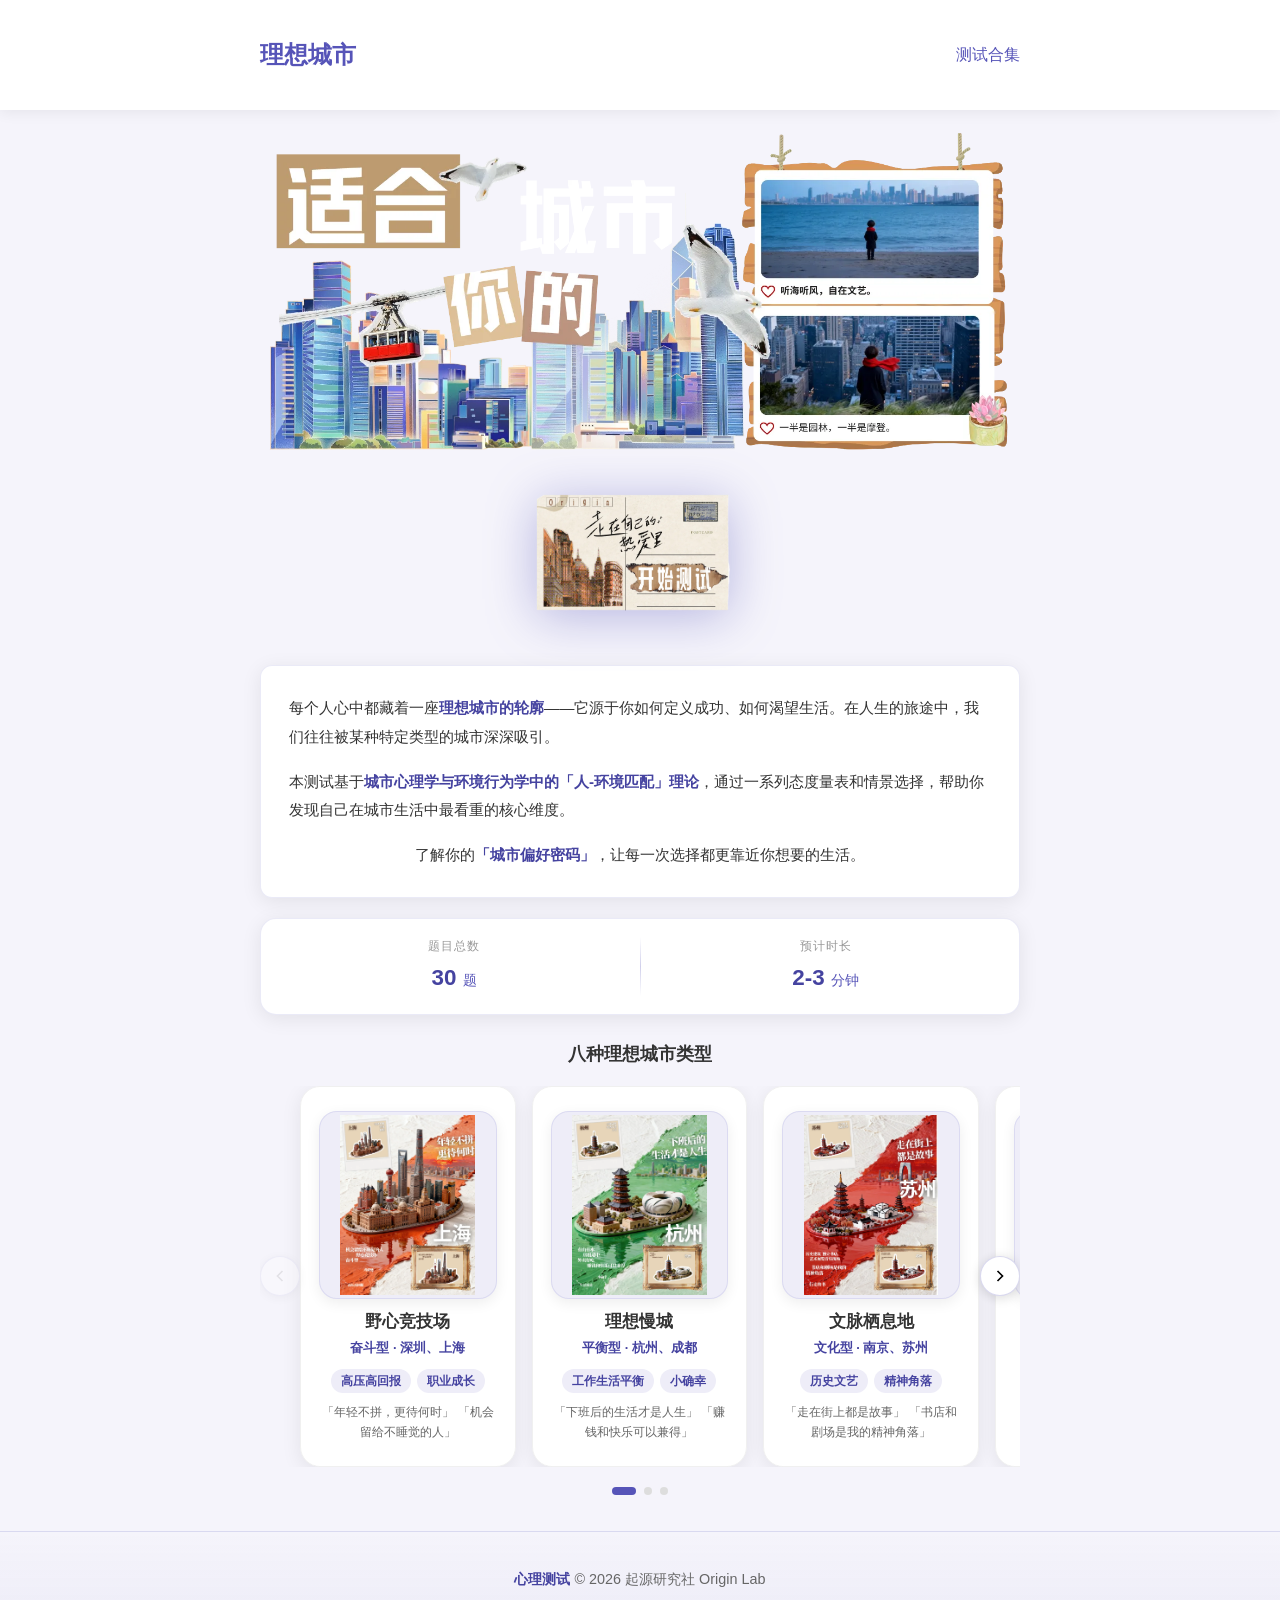
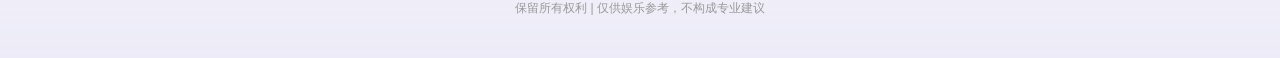
==== index.html @ 53505fb5 "Add perfect-city psychological test site. Mirror stress-creature-test structure with 30 questions, 8" ====
<!DOCTYPE html>
<html lang="zh-CN">
<head>
    <meta charset="UTF-8">
    <meta name="viewport" content="width=device-width, initial-scale=1.0, maximum-scale=1.0, user-scalable=no">
    <meta name="format-detection" content="telephone=no">
    <meta name="apple-mobile-web-app-capable" content="yes">
    <meta name="apple-mobile-web-app-status-bar-style" content="default">
    <meta name="description" content="起源研究社心理测试 - 你最适合居住的城市？发现你的城市偏好密码">
    <meta name="keywords" content="心理测试,城市测试,居住城市,人环境匹配,城市心理学">
    <title>起源研究社 - 你最适合居住的城市</title>
    <link rel="stylesheet" href="css/style.css">
    <link rel="preload" as="image" href="assets/elements/理想城市首页.webp?v=5" type="image/webp">
    <script src="js/deploy-config.js"></script>
</head>
<body class="page-home">
    <nav class="navbar">
        <div class="container">
            <a href="index.html" class="logo">理想城市</a>
            <ul class="nav-links">
                <li><a href="javascript:void(0)" class="active" onclick="navigateWithFallback('catalog', this)">测试合集</a></li>
            </ul>
        </div>
    </nav>

    <main class="container">
        <div class="fade-in" style="margin: 0; text-align: center;">
            <div style="width: 100%; max-width: 1024px; margin: 0 auto; border-radius: 0 0 24px 24px; overflow: hidden; line-height: 0; background: #f5f4fb;">
                <picture>
                    <source type="image/webp" srcset="assets/elements/理想城市首页.webp?v=5">
                    <img src="assets/elements/理想城市首页.png?v=5" alt="你最适合居住的城市？" style="width: 100%; height: auto; display: block;" loading="eager" fetchpriority="high" decoding="async">
                </picture>
            </div>
        </div>

        <div style="text-align: center; margin: -24px 0 32px; position: relative; z-index: 10;">
            <a href="quiz.html" id="start-btn" style="display: inline-block; line-height: 0; cursor: pointer; transition: transform 0.2s ease;">
                <picture>
                    <source type="image/webp" srcset="assets/elements/开始测试按钮.webp?v=5">
                    <img src="assets/elements/开始测试按钮.png?v=5" alt="开始测试" style="max-width: 320px; width: 78%; height: auto; display: block; margin: 0 auto; filter: drop-shadow(0 6px 25px rgba(86, 84, 184, 0.4));" loading="eager" decoding="async">
                </picture>
            </a>
        </div>

        <div class="card fade-in home-surface-card" style="margin-top: 24px; padding: 28px;">
            <p style="font-size: 0.95rem; line-height: 1.9; color: #333; margin: 0 0 16px; text-align: left;">
                每个人心中都藏着一座<span style="color: #4543a0; font-weight: 600;">理想城市的轮廓</span>——它源于你如何定义成功、如何渴望生活。在人生的旅途中，我们往往被某种特定类型的城市深深吸引。
            </p>
            <p style="font-size: 0.95rem; line-height: 1.9; color: #333; margin: 0 0 16px; text-align: left;">
                本测试基于<span style="color: #4543a0; font-weight: 600;">城市心理学与环境行为学中的「人-环境匹配」理论</span>，通过一系列态度量表和情景选择，帮助你发现自己在城市生活中最看重的核心维度。
            </p>
            <p style="font-size: 0.95rem; line-height: 1.8; color: #333; margin: 0; text-align: center; font-weight: 500;">
                了解你的<span style="color: #4543a0; font-weight: 600;">「城市偏好密码」</span>，让每一次选择都更靠近你想要的生活。
            </p>
        </div>

        <div class="home-stats-strip" style="margin-top: 20px; padding: 18px 24px; border-radius: 16px; display: flex; justify-content: space-between; flex-wrap: wrap;">
            <div style="flex: 1; text-align: center; position: relative;">
                <div style="font-size: 0.75rem; color: #999; margin-bottom: 4px; text-transform: uppercase; letter-spacing: 1px;">题目总数</div>
                <span style="font-size: 1.4rem; color: #4543a0; font-weight: 700;" id="question-count">-</span>
                <span style="font-size: 0.85rem; color: #5654b8; font-weight: 500; margin-left: 2px;">题</span>
            </div>
            <div style="width: 1px; background: linear-gradient(to bottom, transparent, rgba(86,84,184,0.28), transparent); margin: 0 16px;"></div>
            <div style="flex: 1; text-align: center;">
                <div style="font-size: 0.75rem; color: #999; margin-bottom: 4px; text-transform: uppercase; letter-spacing: 1px;">预计时长</div>
                <span style="font-size: 1.4rem; color: #4543a0; font-weight: 700;">2-3</span>
                <span style="font-size: 0.85rem; color: #5654b8; font-weight: 500; margin-left: 2px;">分钟</span>
            </div>
        </div>

        <div class="fade-in" style="margin-top: 28px;">
            <h2 class="home-types-heading" style="text-align: center; font-size: 1.1rem; margin-bottom: 20px;">八种理想城市类型</h2>
            <div id="types-preview"></div>
        </div>
    </main>

    <footer class="site-footer site-footer--home">
        <div style="max-width: 800px; margin: 0 auto;">
            <p class="site-footer-line" style="font-size: 0.9rem; margin: 0 0 8px;">
                <span class="site-footer-brand" style="font-weight: 600;">心理测试</span> © 2026 起源研究社 Origin Lab
            </p>
            <p class="site-footer-sub" style="font-size: 0.75rem; margin: 0; line-height: 1.6;">
                保留所有权利 | 仅供娱乐参考，不构成专业建议
            </p>
        </div>
    </footer>

    <script src="js/utils.js"></script>
    <script>
        const DEFAULT_RESULT_TYPES_FALLBACK = [
            { type_name: '奋斗型', city_type_name: '野心竞技场', representative_cities: '深圳、上海', keywords: ['高压高回报', '职业成长'], short_desc: ['「年轻不拼，更待何时」', '「机会留给不睡觉的人」'] },
            { type_name: '平衡型', city_type_name: '理想慢城', representative_cities: '杭州、成都', keywords: ['工作生活平衡', '小确幸'], short_desc: ['「下班后的生活才是人生」', '「赚钱和快乐可以兼得」'] },
            { type_name: '文化型', city_type_name: '文脉栖息地', representative_cities: '南京、苏州', keywords: ['历史文艺', '精神角落'], short_desc: ['「走在街上都是故事」', '「书店和剧场是我的精神角落」'] },
            { type_name: '自然型', city_type_name: '山海治愈所', representative_cities: '珠海、厦门', keywords: ['自然环境', '身心健康'], short_desc: ['「推开窗就是风景」', '「在城市里也能听见风声」'] },
            { type_name: '社交型', city_type_name: '烟火不夜城', representative_cities: '长沙、重庆', keywords: ['烟火气', '夜生活'], short_desc: ['「夜越深，越有趣」', '「一个人不叫吃饭，叫填饱」'] },
            { type_name: '自由型', city_type_name: '流浪者驿站', representative_cities: '昆明、大理', keywords: ['来去自由', '体验至上'], short_desc: ['「别问我待多久」', '「城市是地图，不是牢笼」'] },
            { type_name: '家庭型', city_type_name: '安家根据地', representative_cities: '无锡、佛山', keywords: ['家庭优先', '安稳扎根'], short_desc: ['「为了下一代」', '「归属感比机会更重要」'] },
            { type_name: '探索型', city_type_name: '机遇试验田', representative_cities: '合肥、武汉', keywords: ['新兴产业', '跨界可能'], short_desc: ['「新东西都在这里首发」', '「失败也是一种经历」'] }
        ];

        const CITY_ASSET_VERSION = '5';

        function cityTypePreviewPictureHtml(typeName) {
            const enc = encodeURIComponent(typeName);
            const v = CITY_ASSET_VERSION;
            const safeAlt = String(typeName).replace(/"/g, '&quot;');
            return '<picture><source type="image/webp" srcset="assets/persona/' + enc + '.webp?v=' + v + '">' +
                '<img src="assets/persona/' + enc + '.png?v=' + v + '" alt="' + safeAlt + '" loading="lazy" decoding="async"></picture>';
        }

        async function loadQuizData() {
            try {
                let quizData = StorageUtil.get(StorageKeys.QUIZ_DATA);

                if (quizData && !isPerfectCityQuizData(quizData)) {
                    console.warn('首页：检测到非「理想城市」题库缓存，已清空题库与答题进度');
                    StorageUtil.remove(StorageKeys.QUIZ_DATA);
                    StorageUtil.clearQuizProgress();
                    quizData = null;
                }

                if (quizData && (!quizData.scale_questions || !quizData.choice_questions)) {
                    StorageUtil.remove(StorageKeys.QUIZ_DATA);
                    quizData = null;
                }

                if (!quizData) {
                    try {
                        const response = await fetch(resolveDeployPath('data/default-quiz.json') + '?v=' + Date.now());
                        if (response.ok) {
                            quizData = await response.json();
                            StorageUtil.set(StorageKeys.QUIZ_DATA, quizData);
                        }
                    } catch (e) {
                        console.warn('加载失败:', e);
                    }
                }

                document.getElementById('question-count').textContent =
                    (quizData && quizData.nbr_question) ? quizData.nbr_question : '30';

                renderCityTypePreview(quizData);
            } catch (error) {
                console.error('加载测试数据失败:', error);
                document.getElementById('question-count').textContent = '30';
                renderCityTypePreview(null);
            }
        }

        function renderCityTypePreview(quizData) {
            const container = document.getElementById('types-preview');
            const types = (quizData && quizData.result_types && quizData.result_types.length)
                ? [...quizData.result_types]
                : [...DEFAULT_RESULT_TYPES_FALLBACK];

            const cardsHtml = types.map((type) => {
                const pic = cityTypePreviewPictureHtml(type.type_name);
                const keywords = (type.keywords || []).map(k => `<span class="city-keyword">${k}</span>`).join('');
                const desc = (type.short_desc || []).join(' ');
                return `
                    <div class="type-card">
                        <div class="type-card-icon" style="background: #eeedf8; box-shadow: 0 4px 14px rgba(0,0,0,0.07), inset 0 0 0 1px rgba(86,84,184,0.12);">
                            ${pic}
                        </div>
                        <h3>${type.city_type_name}</h3>
                        <p class="city-type-label">${type.type_name} · ${type.representative_cities || ''}</p>
                        <div class="city-keywords">${keywords}</div>
                        <p class="city-short-desc">${desc}</p>
                    </div>`;
            }).join('');

            container.innerHTML = `
                <style>
                    .types-carousel { position: relative; overflow: hidden; padding: 0 40px; }
                    .types-track { display: flex; gap: 16px; transition: transform 0.3s ease; }
                    .type-card {
                        flex: 0 0 calc(33.333% - 11px);
                        background: white;
                        border-radius: 20px;
                        padding: 24px 18px;
                        text-align: center;
                        box-shadow: 0 4px 20px rgba(0,0,0,0.08);
                        border: 1px solid #f0f0f0;
                    }
                    .type-card-icon {
                        width: 100%;
                        margin: 0 0 12px;
                        border-radius: 18px;
                        display: block;
                        padding: 4px 0;
                        box-sizing: border-box;
                    }
                    .type-card-icon img {
                        width: 100%;
                        height: auto;
                        max-height: 180px;
                        object-fit: contain;
                        display: block;
                        border-radius: 14px;
                        margin: 0 auto;
                    }
                    .type-card h3 { margin: 0 0 6px; font-size: 1.05rem; color: #333; font-weight: 700; }
                    .city-type-label { margin: 0 0 10px; font-size: 0.8rem; color: #4543a0; font-weight: 600; }
                    .city-keywords { display: flex; justify-content: center; gap: 6px; flex-wrap: wrap; margin-bottom: 10px; }
                    .city-keyword {
                        font-size: 0.72rem;
                        padding: 3px 10px;
                        border-radius: 12px;
                        background: #eeedf8;
                        color: #4543a0;
                        font-weight: 600;
                    }
                    .city-short-desc {
                        margin: 0;
                        font-size: 0.78rem;
                        color: #666;
                        line-height: 1.55;
                        text-align: center;
                    }
                    .carousel-btn {
                        position: absolute; top: 50%; transform: translateY(-50%);
                        width: 40px; height: 40px; background: white; border: none; border-radius: 50%;
                        box-shadow: 0 2px 12px rgba(0,0,0,0.15); cursor: pointer;
                        display: flex; align-items: center; justify-content: center; z-index: 10;
                    }
                    .carousel-btn:hover { background: #5654b8; color: white; }
                    .carousel-btn.prev { left: 0; }
                    .carousel-btn.next { right: 0; }
                    .carousel-btn:disabled { opacity: 0.3; cursor: not-allowed; }
                    .carousel-dots { display: flex; justify-content: center; gap: 8px; margin-top: 20px; }
                    .carousel-dot {
                        width: 8px; height: 8px; border-radius: 50%; background: #ddd;
                        cursor: pointer; transition: all 0.2s ease;
                    }
                    .carousel-dot.active { background: #5654b8; width: 24px; border-radius: 4px; }
                    @media (max-width: 768px) {
                        .types-carousel { padding: 0 32px; }
                        .type-card { flex: 0 0 calc(50% - 8px); }
                    }
                    @media (max-width: 480px) {
                        .types-carousel { padding: 0 24px; }
                        .type-card { flex: 0 0 100%; }
                    }
                </style>
                <div class="types-carousel">
                    <button class="carousel-btn prev" onclick="moveCarousel(-1)">
                        <svg width="20" height="20" viewBox="0 0 24 24" fill="none" stroke="currentColor" stroke-width="2"><polyline points="15 18 9 12 15 6"></polyline></svg>
                    </button>
                    <div class="types-track" id="typesTrack">${cardsHtml}</div>
                    <button class="carousel-btn next" onclick="moveCarousel(1)">
                        <svg width="20" height="20" viewBox="0 0 24 24" fill="none" stroke="currentColor" stroke-width="2"><polyline points="9 18 15 12 9 6"></polyline></svg>
                    </button>
                </div>
                <div class="carousel-dots" id="carouselDots"></div>
            `;
            initCarousel();
        }

        let currentSlide = 0;
        let totalSlides = 0;
        let itemsPerView = 3;

        function updateItemsPerView() {
            if (window.innerWidth <= 480) itemsPerView = 1;
            else if (window.innerWidth <= 768) itemsPerView = 2;
            else itemsPerView = 3;
        }

        function initCarousel() {
            updateItemsPerView();
            const track = document.getElementById('typesTrack');
            const dotsContainer = document.getElementById('carouselDots');
            if (!track || !dotsContainer) return;

            const cards = track.querySelectorAll('.type-card');
            totalSlides = Math.ceil(cards.length / itemsPerView);
            currentSlide = 0;

            dotsContainer.innerHTML = '';
            for (let i = 0; i < totalSlides; i++) {
                const dot = document.createElement('div');
                dot.className = 'carousel-dot' + (i === 0 ? ' active' : '');
                dot.onclick = () => goToSlide(i);
                dotsContainer.appendChild(dot);
            }

            updateCarousel();

            window.addEventListener('resize', () => {
                const oldItemsPerView = itemsPerView;
                updateItemsPerView();
                if (oldItemsPerView !== itemsPerView) {
                    totalSlides = Math.ceil(cards.length / itemsPerView);
                    currentSlide = Math.min(currentSlide, totalSlides - 1);
                    dotsContainer.innerHTML = '';
                    for (let i = 0; i < totalSlides; i++) {
                        const dot = document.createElement('div');
                        dot.className = 'carousel-dot' + (i === currentSlide ? ' active' : '');
                        dot.onclick = () => goToSlide(i);
                        dotsContainer.appendChild(dot);
                    }
                    updateCarousel();
                }
            });
        }

        function moveCarousel(direction) {
            currentSlide += direction;
            if (currentSlide < 0) currentSlide = 0;
            if (currentSlide >= totalSlides) currentSlide = totalSlides - 1;
            updateCarousel();
        }

        function goToSlide(index) {
            currentSlide = index;
            updateCarousel();
        }

        function updateCarousel() {
            const track = document.getElementById('typesTrack');
            const prevBtn = document.querySelector('.carousel-btn.prev');
            const nextBtn = document.querySelector('.carousel-btn.next');
            const dots = document.querySelectorAll('.carousel-dot');
            if (!track) return;

            const cardWidth = track.querySelector('.type-card')?.offsetWidth || 0;
            const gap = 16;
            const offset = currentSlide * (cardWidth + gap) * itemsPerView;
            track.style.transform = `translateX(-${offset}px)`;

            if (prevBtn) prevBtn.disabled = currentSlide === 0;
            if (nextBtn) nextBtn.disabled = currentSlide === totalSlides - 1;
            dots.forEach((dot, index) => dot.classList.toggle('active', index === currentSlide));
        }

        document.addEventListener('DOMContentLoaded', () => {
            applyUIConfig();
            loadQuizData();
            preloadPlatformChecks();
            const startBtn = document.getElementById('start-btn');
            if (startBtn) {
                startBtn.href = getDeployPageUrl('quiz.html');
            }
        });
    </script>
</body>
</html>
---- css/style.css ----
/**
 * 全局样式
 * 心理测试网站主样式表
 */

/* CSS 变量（理想城市 · 主色 #5654b8） */
:root {
    --primary-color: #5654b8;
    --primary-dark: #4543a0;
    --primary-mid: #7a78c9;
    --primary-soft: #d8d7f0;
    --secondary-color: #d8d7f0;
    --background-color: #f5f4fb;
    --surface-tint: #eeedf8;
    --surface-hover: #e4e3f5;
    --text-color: #333333;
    --text-secondary: #666666;
    --white: #FFFFFF;
    --shadow: 0 4px 20px rgba(0, 0, 0, 0.08);
    --shadow-hover: 0 8px 30px rgba(0, 0, 0, 0.12);
    --border-radius: 12px;
    --font-family: "PingFang SC", "Microsoft YaHei", -apple-system, BlinkMacSystemFont, sans-serif;
    --max-width: 800px;
    --transition: all 0.3s ease;
}

/* 重置样式 */
* {
    margin: 0;
    padding: 0;
    box-sizing: border-box;
}

html {
    font-size: 16px;
    scroll-behavior: smooth;
}

body {
    font-family: var(--font-family);
    background-color: var(--background-color);
    color: var(--text-color);
    line-height: 1.6;
    min-height: 100vh;
    -webkit-font-smoothing: antialiased;
    -moz-osx-font-smoothing: grayscale;
}

/* 容器 */
.container {
    max-width: var(--max-width);
    margin: 0 auto;
    padding: 20px;
}

/* 卡片样式 */
.card {
    background: var(--white);
    border-radius: var(--border-radius);
    padding: 32px;
    box-shadow: var(--shadow);
    transition: var(--transition);
}

.card:hover {
    box-shadow: var(--shadow-hover);
}

/* 标题样式 */
h1, h2, h3, h4 {
    font-weight: 600;
    line-height: 1.3;
    margin-bottom: 16px;
}

h1 {
    font-size: 2rem;
    color: var(--primary-color);
}

h2 {
    font-size: 1.5rem;
    color: var(--text-color);
}

h3 {
    font-size: 1.25rem;
}

/* 段落 */
p {
    margin-bottom: 16px;
    color: var(--text-secondary);
}

/* 按钮样式 */
.btn {
    display: inline-flex;
    align-items: center;
    justify-content: center;
    padding: 14px 32px;
    font-size: 1rem;
    font-weight: 500;
    font-family: inherit;
    border: none;
    border-radius: 50px;
    cursor: pointer;
    transition: var(--transition);
    text-decoration: none;
    gap: 8px;
}

.btn-primary {
    background: linear-gradient(135deg, var(--primary-color), var(--primary-dark));
    color: var(--white);
    box-shadow: 0 4px 15px rgba(86, 84, 184, 0.35);
}

.btn-primary:hover {
    transform: translateY(-2px);
    box-shadow: 0 6px 20px rgba(86, 84, 184, 0.45);
}

.btn-primary:active {
    transform: translateY(0);
}

.btn-secondary {
    background: var(--white);
    color: var(--primary-color);
    border: 2px solid var(--primary-color);
}

.btn-secondary:hover {
    background: var(--primary-color);
    color: var(--white);
}

.btn-danger {
    background: #c75c5c;
    color: var(--white);
}

.btn-danger:hover {
    background: #b54a4a;
}

.btn:disabled {
    opacity: 0.5;
    cursor: not-allowed;
    transform: none !important;
}

/* 导航栏 */
.navbar {
    background: var(--white);
    box-shadow: 0 2px 10px rgba(0, 0, 0, 0.05);
    padding: 16px 0;
    position: sticky;
    top: 0;
    z-index: 100;
}

.navbar .container {
    display: flex;
    justify-content: space-between;
    align-items: center;
}

.logo {
    font-size: 1.5rem;
    font-weight: 700;
    color: var(--primary-color);
    text-decoration: none;
}

.nav-links {
    display: flex;
    gap: 24px;
    list-style: none;
}

.nav-links a {
    color: var(--text-secondary);
    text-decoration: none;
    font-weight: 500;
    transition: var(--transition);
}

.nav-links a:hover,
.nav-links a.active {
    color: var(--primary-color);
}

/* 首页样式 */
.hero {
    text-align: center;
    padding: 60px 20px;
}

.hero-icon {
    font-size: 4rem;
    margin-bottom: 24px;
}

.hero h1 {
    font-size: 2.5rem;
    margin-bottom: 16px;
}

.hero .subtitle {
    font-size: 1.125rem;
    color: var(--text-secondary);
    margin-bottom: 32px;
    max-width: 500px;
    margin-left: auto;
    margin-right: auto;
}

/* 进度条 - 横向 */
.progress-text {
    text-align: center;
    margin-top: 16px;
    font-weight: 500;
    color: var(--text-secondary);
}

/* 单选按钮组 */
.radio-group {
    display: flex;
    flex-direction: column;
    gap: 12px;
    margin: 24px 0;
}

.radio-item {
    display: flex;
    align-items: center;
    padding: 16px 20px;
    background: var(--white);
    border: 2px solid #E8E8E8;
    border-radius: var(--border-radius);
    cursor: pointer;
    transition: var(--transition);
}

.radio-item:hover {
    border-color: var(--secondary-color);
    background: #eeedf8;
}

.radio-item.selected {
    border-color: var(--primary-color);
    background: var(--surface-tint);
}

.radio-item input[type="radio"] {
    display: none;
}

.radio-label {
    font-size: 1rem;
    color: var(--text-color);
}

/* 量表题选项 */
.scale-options {
    display: flex;
    justify-content: space-between;
    gap: 8px;
    margin: 32px 0;
    flex-wrap: wrap;
}

.scale-btn {
    flex: 1;
    min-width: 80px;
    padding: 16px 8px;
    border: 2px solid #E8E8E8;
    background: var(--white);
    border-radius: var(--border-radius);
    cursor: pointer;
    transition: var(--transition);
    text-align: center;
}

.scale-btn:hover {
    border-color: var(--secondary-color);
    transform: translateY(-2px);
}

.scale-btn.selected {
    border-color: var(--primary-color);
    background: linear-gradient(135deg, var(--primary-color), var(--primary-dark));
    color: var(--white);
}

.scale-label {
    font-size: 0.75rem;
    color: var(--text-secondary);
    margin-top: 8px;
}

/* 导航按钮组 */
.nav-buttons {
    display: flex;
    justify-content: space-between;
    gap: 16px;
    margin-top: 32px;
}

.nav-buttons .btn {
    min-width: 120px;
}

/* 答题页：进度条小猫溢出时仍保证底部按钮可点 */
body.page-quiz .quiz-content-card {
    position: relative;
    z-index: 2;
}

body.page-quiz .quiz-nav-buttons {
    position: relative;
    z-index: 3;
}

/* 结果页样式 */
.result-header {
    text-align: center;
    margin-bottom: 40px;
}

.result-chart-container {
    margin: 32px 0;
    padding: 24px;
    background: var(--white);
    border-radius: var(--border-radius);
    box-shadow: var(--shadow);
}

.dimension-cards {
    display: grid;
    gap: 16px;
    margin: 32px 0;
}

.dimension-card {
    background: var(--white);
    border-radius: var(--border-radius);
    padding: 24px;
    box-shadow: var(--shadow);
    border-left: 4px solid var(--primary-color);
}

.dimension-card h3 {
    color: var(--primary-color);
    margin-bottom: 8px;
}

.dimension-score {
    font-size: 1.5rem;
    font-weight: 700;
    color: var(--primary-color);
    margin-bottom: 8px;
}

/* 目录页卡片 */
.catalog-grid {
    display: grid;
    grid-template-columns: repeat(auto-fill, minmax(280px, 1fr));
    gap: 24px;
    margin-top: 32px;
}

.catalog-card {
    background: var(--white);
    border-radius: var(--border-radius);
    overflow: hidden;
    box-shadow: var(--shadow);
    transition: var(--transition);
    cursor: pointer;
    text-decoration: none;
    color: inherit;
}

.catalog-card:hover {
    transform: translateY(-4px);
    box-shadow: var(--shadow-hover);
}

.catalog-card-image {
    height: 160px;
    background: linear-gradient(135deg, var(--secondary-color), var(--primary-color));
    display: flex;
    align-items: center;
    justify-content: center;
    font-size: 3rem;
}

.catalog-card-content {
    padding: 24px;
}

.catalog-card h3 {
    margin-bottom: 8px;
    color: var(--text-color);
}

.catalog-card p {
    font-size: 0.875rem;
    margin-bottom: 0;
}

/* 文件上传 */
.file-upload {
    border: 2px dashed #E8E8E8;
    border-radius: var(--border-radius);
    padding: 40px;
    text-align: center;
    transition: var(--transition);
    cursor: pointer;
}

.file-upload:hover {
    border-color: var(--primary-color);
    background: var(--surface-tint);
}

.file-upload input {
    display: none;
}

.file-upload-icon {
    font-size: 3rem;
    margin-bottom: 16px;
}

/* 提示信息 */
.alert {
    padding: 16px 20px;
    border-radius: 8px;
    margin-bottom: 16px;
}

.alert-error {
    background: #FFEBEE;
    color: #C62828;
    border-left: 4px solid #C62828;
}

.alert-success {
    background: #E8F5E9;
    color: #2E7D32;
    border-left: 4px solid #2E7D32;
}

.alert-info {
    background: #E3F2FD;
    color: #1565C0;
    border-left: 4px solid #1565C0;
}

/* 操作按钮组 */
.action-buttons {
    display: flex;
    gap: 12px;
    margin-top: 24px;
    flex-wrap: wrap;
}

/* 模态框 */
.modal-overlay {
    position: fixed;
    top: 0;
    left: 0;
    right: 0;
    bottom: 0;
    background: rgba(0, 0, 0, 0.5);
    display: flex;
    align-items: center;
    justify-content: center;
    z-index: 1000;
    opacity: 0;
    visibility: hidden;
    transition: var(--transition);
}

.modal-overlay.active {
    opacity: 1;
    visibility: visible;
}

.modal {
    background: var(--white);
    border-radius: var(--border-radius);
    padding: 32px;
    max-width: 500px;
    width: 90%;
    max-height: 80vh;
    overflow-y: auto;
    transform: scale(0.9);
    transition: var(--transition);
}

.modal-overlay.active .modal {
    transform: scale(1);
}

/* 分享海报 */
.poster-container {
    background: linear-gradient(135deg, var(--secondary-color), var(--primary-color));
    border-radius: var(--border-radius);
    padding: 40px;
    text-align: center;
    color: var(--white);
}

.poster-title {
    font-size: 1.5rem;
    margin-bottom: 16px;
}

.poster-result {
    font-size: 2rem;
    font-weight: 700;
    margin-bottom: 24px;
}

/* 响应式设计 */
@media (max-width: 768px) {
    html {
        font-size: 14px;
    }

    .container {
        padding: 16px;
    }

    .card {
        padding: 24px;
    }

    h1 {
        font-size: 1.75rem;
    }

    h2 {
        font-size: 1.25rem;
    }

    .hero {
        padding: 40px 16px;
    }

    .hero h1 {
        font-size: 2rem;
    }

    .scale-options {
        flex-direction: column;
    }

    .scale-btn {
        min-width: auto;
        display: flex;
        justify-content: space-between;
        align-items: center;
    }

    .nav-buttons {
        flex-direction: column;
    }

    .nav-buttons .btn {
        width: 100%;
    }

    .catalog-grid {
        grid-template-columns: 1fr;
    }

    .action-buttons {
        flex-direction: column;
    }

    .action-buttons .btn {
        width: 100%;
    }
}

/* 动画 */
@keyframes fadeIn {
    from {
        opacity: 0;
        transform: translateY(20px);
    }
    to {
        opacity: 1;
        transform: translateY(0);
    }
}

.fade-in {
    animation: fadeIn 0.5s ease forwards;
}

@keyframes pulse {
    0%, 100% {
        transform: scale(1);
    }
    50% {
        transform: scale(1.05);
    }
}

.pulse {
    animation: pulse 2s infinite;
}

/* 隐藏类 */
.hidden {
    display: none !important;
}

/* 工具类 */
.text-center {
    text-center: center;
}

.mt-16 {
    margin-top: 16px;
}

.mb-16 {
    margin-bottom: 16px;
}

/* ===== Safari/微信浏览器兼容性修复 ===== */

/* Safari 基础修复 */
html {
    -webkit-text-size-adjust: 100%;
    -webkit-tap-highlight-color: transparent;
}

/* Safari flexbox 修复 */
.safari-compat .paywall-card,
_::-webkit-full-page-media,
_:future,
:root .paywall-card {
    display: -webkit-box;
    display: -webkit-flex;
    display: flex;
    -webkit-box-orient: vertical;
    -webkit-box-direction: normal;
    -webkit-flex-direction: column;
    flex-direction: column;
}

/* Safari 100vh 修复 */
@supports (-webkit-touch-callout: none) {
    .paywall-overlay {
        height: -webkit-fill-available;
    }
    
    .paywall-card {
        max-height: -webkit-fill-available;
    }
}

/* 微信浏览器输入框修复 */
.safari-compat .order-input-group input,
_::-webkit-full-page-media,
_:future,
:root .order-input-group input {
    -webkit-user-select: text;
    user-select: text;
    -webkit-touch-callout: default;
}

/* Safari 滚动修复 */
.safari-compat .paywall-overlay,
_::-webkit-full-page-media,
_:future,
:root .paywall-overlay {
    -webkit-overflow-scrolling: touch;
}

/* 微信浏览器 fixed 定位修复 */
@supports (-webkit-touch-callout: none) {
    .paywall-overlay {
        /* iOS 设备特殊处理 */
        position: fixed;
        top: 0;
        left: 0;
        right: 0;
        bottom: 0;
        height: 100%;
        width: 100%;
    }
    
    .paywall-card {
        max-height: -webkit-fill-available;
        max-height: fill-available;
    }
}

/* ===== 付费墙样式 ===== */
.paywall-overlay {
    position: fixed;
    top: 0;
    left: 0;
    right: 0;
    bottom: 0;
    background: rgba(245, 247, 250, 0.92);
    backdrop-filter: blur(10px);
    -webkit-backdrop-filter: blur(10px);
    display: flex;
    align-items: center;
    justify-content: center;
    z-index: 2000;
    padding: 20px;
}

.paywall-card {
    background: var(--white);
    border-radius: 20px;
    padding: 28px 36px 32px;
    max-width: 440px;
    width: 100%;
    border: 1px solid rgba(0, 0, 0, 0.06);
    box-shadow:
        0 4px 24px rgba(0, 0, 0, 0.06),
        0 1px 3px rgba(0, 0, 0, 0.04);
    text-align: center;
    max-height: 90vh;
    height: auto; /* Safari fix */
    overflow-x: hidden;
    overflow-y: auto;
    display: flex;
    flex-direction: column;
    position: relative; /* Safari fix */
}

.paywall-card-head {
    margin-bottom: 8px;
}

.paywall-badge {
    display: inline-block;
    font-size: 0.72rem;
    font-weight: 600;
    letter-spacing: 0.06em;
    color: var(--text-secondary);
    background: #f0f2f5;
    padding: 6px 12px;
    border-radius: 999px;
    margin-bottom: 14px;
}

.paywall-title {
    display: flex;
    flex-direction: column;
    align-items: center;
    gap: 6px;
    margin: 0 0 10px;
    text-align: center;
}

.paywall-title-main {
    font-size: 1.38rem;
    font-weight: 700;
    color: var(--text-color);
    line-height: 1.28;
    letter-spacing: -0.02em;
}

.paywall-title-sub {
    font-size: 0.88rem;
    font-weight: 600;
    color: var(--text-secondary);
    line-height: 1.35;
    letter-spacing: 0.02em;
}

.paywall-desc {
    font-size: 0.9rem;
    color: var(--text-secondary);
    margin: 0 0 18px;
    line-height: 1.65;
    text-align: left;
}

.paywall-price-block {
    background: linear-gradient(180deg, #fafbfc 0%, #f5f6f8 100%);
    border: 1px solid rgba(0, 0, 0, 0.05);
    border-radius: 14px;
    padding: 14px 16px 16px;
    margin-bottom: 20px;
}

.paywall-price-label {
    display: block;
    font-size: 0.78rem;
    color: var(--text-secondary);
    margin-bottom: 4px;
    font-weight: 500;
}

.paywall-price {
    font-size: 2rem;
    font-weight: 800;
    color: var(--text-color);
    margin: 0;
    letter-spacing: -0.02em;
}

.paywall-trust {
    font-size: 0.75rem;
    color: #88909a;
    line-height: 1.55;
    margin: 16px 0 0;
    text-align: left;
    padding-top: 14px;
    border-top: 1px solid rgba(0, 0, 0, 0.06);
}

/* 收款码切换标签 */
.qrcode-tabs {
    display: flex;
    gap: 0;
    margin-bottom: 20px;
    background: #f5f5f5;
    border-radius: 10px;
    padding: 4px;
}

.qrcode-tab {
    flex: 1;
    padding: 12px 20px;
    border: none;
    background: transparent;
    border-radius: 8px;
    font-size: 1rem;
    font-weight: 600;
    cursor: pointer;
    transition: var(--transition);
    font-family: inherit;
    color: var(--text-secondary);
    display: flex;
    align-items: center;
    justify-content: center;
    gap: 8px;
}

.qrcode-tab-mark {
    width: 8px;
    height: 8px;
    border-radius: 50%;
    flex-shrink: 0;
    transition: var(--transition);
}

.qrcode-tab[data-tab="wechat"] .qrcode-tab-mark {
    background: #07c160;
}

.qrcode-tab[data-tab="alipay"] .qrcode-tab-mark {
    background: #1677ff;
}

.qrcode-tab:not(.active) .qrcode-tab-mark {
    opacity: 0.5;
}

.qrcode-tab.active .qrcode-tab-mark {
    background: rgba(255, 255, 255, 0.95);
    box-shadow: 0 0 0 2px rgba(255, 255, 255, 0.35);
    opacity: 1;
}

.qrcode-tab.active[data-tab="wechat"] {
    background: #07C160;
    color: white;
    box-shadow: 0 2px 8px rgba(7, 193, 96, 0.3);
}

.qrcode-tab.active[data-tab="alipay"] {
    background: #1677FF;
    color: white;
    box-shadow: 0 2px 8px rgba(22, 119, 255, 0.3);
}

/* 收款海报：以宽度为准缩放，避免 max-height+contain 造成左右灰边；二维码按比例放大更易扫 */
.qrcode-container {
    margin-bottom: 12px;
    margin-left: -36px;
    margin-right: -36px;
    width: calc(100% + 72px);
    align-self: stretch;
    display: block;
    padding: 0;
    background: #fff;
    border-radius: 0;
    border: solid rgba(0, 0, 0, 0.06);
    border-width: 1px 0;
    box-sizing: border-box;
}

.qrcode-img {
    display: block;
    width: 100%;
    border-radius: 0;
    border: none;
    box-shadow: none;
}

.qrcode-img img {
    display: block;
    width: 100%;
    height: auto;
    object-fit: contain;
    object-position: top center;
}

/* 长按提示 */
.qrcode-hint {
    font-size: 0.88rem;
    color: var(--text-secondary);
    margin: 0 0 14px 0;
    text-align: left;
    line-height: 1.55;
}

/* 操作指引 */
.payment-guide {
    background: #f8fafc;
    border-radius: 12px;
    padding: 16px 20px;
    margin-bottom: 14px;
    text-align: left;
    border: 1px solid rgba(0, 0, 0, 0.04);
}

.payment-guide-title {
    font-size: 1rem;
    font-weight: 600;
    color: var(--text-color);
    margin-bottom: 8px;
}

.payment-guide ol {
    padding-left: 20px;
    margin: 0;
}

.payment-guide li {
    font-size: 0.9rem;
    color: var(--text-secondary);
    line-height: 1.8;
}

/* 单号输入组 */
.order-input-group {
    display: flex;
    gap: 12px;
    margin-bottom: 8px;
    margin-top: 16px;
    position: relative;
    z-index: 10;
}

.order-input-group input {
    flex: 1;
    padding: 14px 18px;
    border: 2px solid #E8E8E8;
    border-radius: 10px;
    font-size: 1rem;
    font-family: inherit;
    outline: none;
    transition: var(--transition);
    -webkit-appearance: none;
    appearance: none;
    -webkit-user-select: text;
    user-select: text;
}

.order-input-group input:focus {
    border-color: var(--primary-color);
    box-shadow: 0 0 0 3px rgba(86, 84, 184, 0.2);
}

/* 错误提示 */
.paywall-error {
    font-size: 0.85rem;
    color: #E53935;
    margin: 8px 0 0 0;
    text-align: left;
    background: #FFEBEE;
    padding: 10px 14px;
    border-radius: 8px;
    border-left: 3px solid #E53935;
    animation: shake 0.3s ease;
}

@keyframes shake {
    0%, 100% { transform: translateX(0); }
    25% { transform: translateX(-5px); }
    75% { transform: translateX(5px); }
}

/* 付费墙响应式 */
@media (max-width: 480px) {
    .paywall-overlay {
        padding: 0;
        align-items: flex-start;
        -webkit-align-items: flex-start; /* Safari prefix */
    }
    .paywall-card {
        padding: 20px 16px;
        border-radius: 0;
        max-height: 100vh;
        min-height: 100vh;
        height: auto; /* 改为auto而不是100vh */
        min-height: -webkit-fill-available;
        display: block; /* 改为block而不是flex */
        overflow-y: auto;
        overflow-x: hidden;
        -webkit-overflow-scrolling: touch;
        position: relative;
        -webkit-box-sizing: border-box;
        box-sizing: border-box;
        padding-bottom: 40px; /* 底部留出空间 */
        max-width: none;
    }
    .paywall-title-main {
        font-size: 1.2rem;
    }
    .paywall-title-sub {
        font-size: 0.8rem;
    }
    .paywall-desc {
        font-size: 0.82rem;
        margin-bottom: 14px;
    }
    .paywall-price {
        font-size: 1.65rem;
    }
    .paywall-price-block {
        padding: 12px 14px;
        margin-bottom: 14px;
    }
    .qrcode-tabs {
        margin-bottom: 12px;
    }
    .qrcode-container {
        margin-left: -16px;
        margin-right: -16px;
        width: calc(100% + 32px);
        padding: 0;
        margin-bottom: 10px;
    }
    .qrcode-hint {
        font-size: 0.82rem;
        margin-bottom: 10px;
    }
    .payment-guide {
        padding: 10px 14px;
        margin-bottom: 12px;
    }
    .payment-guide-title {
        font-size: 1.2rem;
    }
    .payment-guide li {
        font-size: 0.9rem;
        line-height: 1.6;
    }
    .order-input-group {
        margin-top: 16px;
        margin-bottom: 20px;
        position: relative;
        z-index: 100;
        -webkit-transform: translateZ(0);
        transform: translateZ(0);
    }
    .order-input-group input {
        font-size: 16px; /* 防止iOS缩放 */
        padding: 12px 16px;
        -webkit-appearance: none;
        appearance: none;
        -webkit-user-select: text;
        user-select: text;
        -webkit-touch-callout: default;
        touch-action: manipulation;
        position: relative;
        z-index: 101;
    }
}

/* ========== 理想城市首页：与答题页一致的 #f5f4fb 背景 ========== */
body.page-home {
    background-color: var(--background-color);
}

body.page-home main.container {
    background-color: var(--background-color);
    padding-top: 8px;
    padding-bottom: 36px;
}

body.page-home .navbar {
    background: var(--white);
    box-shadow: 0 2px 14px rgba(0, 0, 0, 0.07);
}

body.page-home .home-surface-card.card {
    background: var(--white);
    border: 1px solid rgba(86, 84, 184, 0.12);
    box-shadow: var(--shadow);
}

body.page-home .home-stats-strip {
    background: var(--white);
    border: 1px solid rgba(86, 84, 184, 0.12);
    box-shadow: var(--shadow);
}

body.page-home .home-types-heading {
    color: var(--text-color);
    text-shadow: none;
    font-weight: 600;
}

body.page-home #types-preview .type-card {
    background: var(--white);
    border: 1px solid #f0f0f0;
    box-shadow: 0 4px 20px rgba(0, 0, 0, 0.08);
}

body.page-home #types-preview .carousel-btn {
    border: 1px solid rgba(86, 84, 184, 0.22);
}

body.page-home #types-preview .carousel-dot {
    background: #ddd;
}

body.page-home #types-preview .carousel-dot.active {
    background: var(--primary-color);
    box-shadow: none;
}

body.page-home .site-footer.site-footer--home {
    margin-top: 0;
    padding: 36px 20px 40px;
    text-align: center;
    background: linear-gradient(to bottom, transparent, rgba(86, 84, 184, 0.06));
    border-top: 1px solid rgba(86, 84, 184, 0.12);
}

body.page-home .site-footer-line {
    color: var(--text-secondary);
}

body.page-home .site-footer-brand {
    color: var(--primary-dark);
}

body.page-home .site-footer-sub {
    color: #999;
}
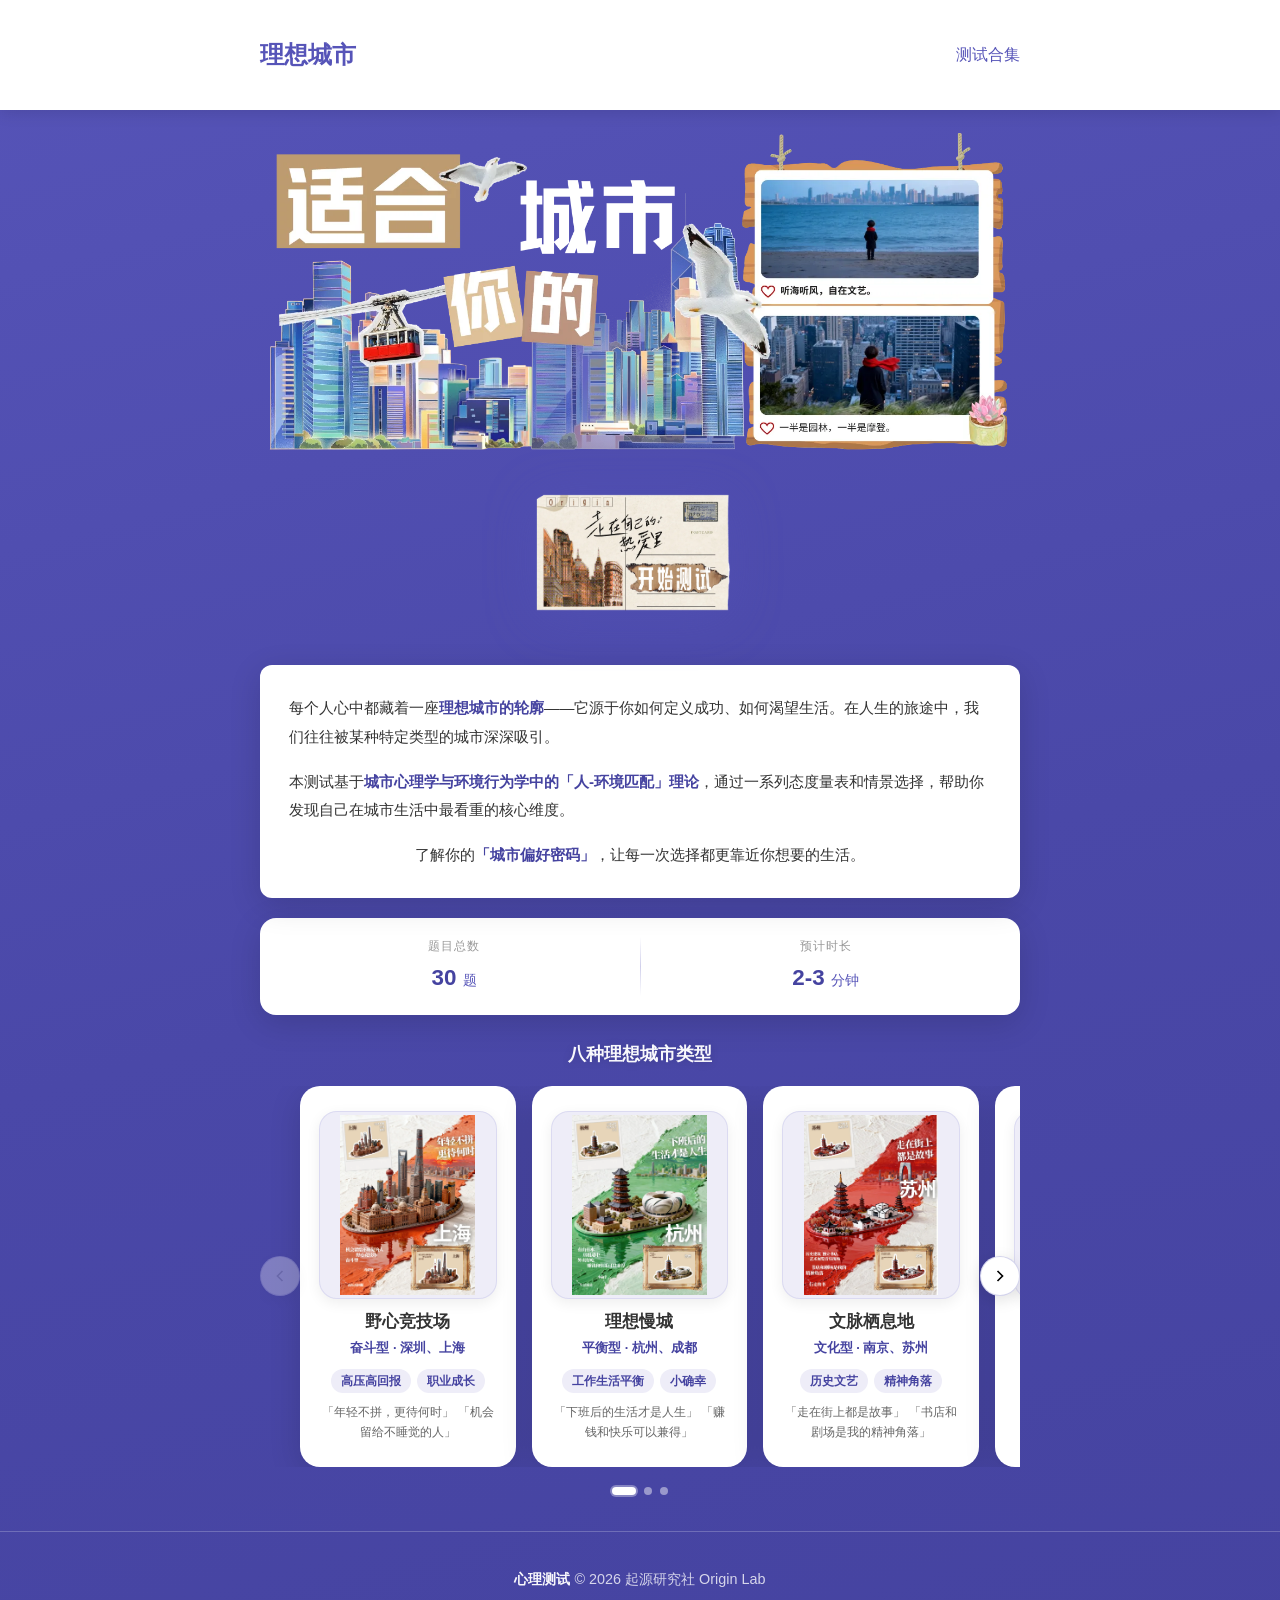
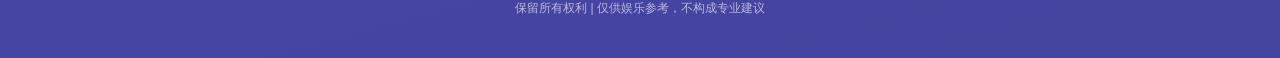
==== commit fa6ce83d: "Apply document-specified #5654b8 background across all pages. Use purple brand background with white" ====
--- a/index.html
+++ b/index.html
@@ -25,7 +25,7 @@
 
     <main class="container">
         <div class="fade-in" style="margin: 0; text-align: center;">
-            <div style="width: 100%; max-width: 1024px; margin: 0 auto; border-radius: 0 0 24px 24px; overflow: hidden; line-height: 0; background: #f5f4fb;">
+            <div style="width: 100%; max-width: 1024px; margin: 0 auto; border-radius: 0 0 24px 24px; overflow: hidden; line-height: 0; background: transparent;">
                 <picture>
                     <source type="image/webp" srcset="assets/elements/理想城市首页.webp?v=5">
                     <img src="assets/elements/理想城市首页.png?v=5" alt="你最适合居住的城市？" style="width: 100%; height: auto; display: block;" loading="eager" fetchpriority="high" decoding="async">
@@ -159,7 +159,7 @@
                 const desc = (type.short_desc || []).join(' ');
                 return `
                     <div class="type-card">
-                        <div class="type-card-icon" style="background: #eeedf8; box-shadow: 0 4px 14px rgba(0,0,0,0.07), inset 0 0 0 1px rgba(86,84,184,0.12);">
+                        <div class="type-card-icon" style="background: var(--surface-tint); box-shadow: 0 4px 14px rgba(0,0,0,0.07), inset 0 0 0 1px rgba(86,84,184,0.12);">
                             ${pic}
                         </div>
                         <h3>${type.city_type_name}</h3>
@@ -206,7 +206,7 @@
                         font-size: 0.72rem;
                         padding: 3px 10px;
                         border-radius: 12px;
-                        background: #eeedf8;
+                        background: var(--surface-tint);
                         color: #4543a0;
                         font-weight: 600;
                     }
--- a/css/style.css
+++ b/css/style.css
@@ -3,21 +3,26 @@
  * 心理测试网站主样式表
  */
 
-/* CSS 变量（理想城市 · 主色 #5654b8） */
+/* CSS 变量（理想城市 · 文档指定背景色 #5654b8） */
 :root {
     --primary-color: #5654b8;
     --primary-dark: #4543a0;
     --primary-mid: #7a78c9;
     --primary-soft: #d8d7f0;
     --secondary-color: #d8d7f0;
-    --background-color: #f5f4fb;
+    --background-color: #5654b8;
+    --background-gradient: linear-gradient(165deg, #5654b8 0%, #4a48a8 55%, #4543a0 100%);
+    --surface-color: #ffffff;
     --surface-tint: #eeedf8;
     --surface-hover: #e4e3f5;
     --text-color: #333333;
     --text-secondary: #666666;
+    --text-on-bg: rgba(255, 255, 255, 0.96);
+    --text-on-bg-muted: rgba(255, 255, 255, 0.78);
     --white: #FFFFFF;
-    --shadow: 0 4px 20px rgba(0, 0, 0, 0.08);
-    --shadow-hover: 0 8px 30px rgba(0, 0, 0, 0.12);
+    --shadow: 0 6px 24px rgba(0, 0, 0, 0.12);
+    --shadow-hover: 0 10px 36px rgba(0, 0, 0, 0.18);
+    --card-shadow: 0 8px 32px rgba(0, 0, 0, 0.14);
     --border-radius: 12px;
     --font-family: "PingFang SC", "Microsoft YaHei", -apple-system, BlinkMacSystemFont, sans-serif;
     --max-width: 800px;
@@ -1097,75 +1102,167 @@
     }
 }
 
-/* ========== 理想城市首页：与答题页一致的 #f5f4fb 背景 ========== */
-body.page-home {
+/* ========== 理想城市全站：文档背景色 #5654b8 ========== */
+body.page-home,
+body.page-quiz,
+body.page-result {
+    background: var(--background-gradient);
     background-color: var(--background-color);
+    min-height: 100vh;
+}
+
+body.page-home main.container,
+body.page-quiz main.container,
+body.page-result main.container {
+    background: transparent;
+}
+
+body.page-home .navbar,
+body.page-quiz .navbar,
+body.page-result .navbar {
+    background: var(--white);
+    box-shadow: 0 2px 16px rgba(0, 0, 0, 0.12);
 }
 
 body.page-home main.container {
-    background-color: var(--background-color);
     padding-top: 8px;
     padding-bottom: 36px;
 }
 
-body.page-home .navbar {
-    background: var(--white);
-    box-shadow: 0 2px 14px rgba(0, 0, 0, 0.07);
-}
-
 body.page-home .home-surface-card.card {
-    background: var(--white);
-    border: 1px solid rgba(86, 84, 184, 0.12);
-    box-shadow: var(--shadow);
+    background: var(--surface-color);
+    border: 1px solid rgba(255, 255, 255, 0.35);
+    box-shadow: var(--card-shadow);
 }
 
 body.page-home .home-stats-strip {
-    background: var(--white);
-    border: 1px solid rgba(86, 84, 184, 0.12);
-    box-shadow: var(--shadow);
+    background: var(--surface-color);
+    border: 1px solid rgba(255, 255, 255, 0.35);
+    box-shadow: var(--card-shadow);
 }
 
 body.page-home .home-types-heading {
-    color: var(--text-color);
-    text-shadow: none;
+    color: var(--text-on-bg);
+    text-shadow: 0 1px 8px rgba(0, 0, 0, 0.15);
     font-weight: 600;
 }
 
 body.page-home #types-preview .type-card {
-    background: var(--white);
-    border: 1px solid #f0f0f0;
-    box-shadow: 0 4px 20px rgba(0, 0, 0, 0.08);
+    background: var(--surface-color);
+    border: 1px solid rgba(255, 255, 255, 0.4);
+    box-shadow: var(--card-shadow);
 }
 
 body.page-home #types-preview .carousel-btn {
-    border: 1px solid rgba(86, 84, 184, 0.22);
+    background: var(--white);
+    border: 1px solid rgba(86, 84, 184, 0.25);
+    box-shadow: 0 4px 16px rgba(0, 0, 0, 0.12);
 }
 
 body.page-home #types-preview .carousel-dot {
-    background: #ddd;
+    background: rgba(255, 255, 255, 0.45);
 }
 
 body.page-home #types-preview .carousel-dot.active {
-    background: var(--primary-color);
-    box-shadow: none;
+    background: var(--white);
+    box-shadow: 0 0 0 2px rgba(255, 255, 255, 0.35);
 }
 
 body.page-home .site-footer.site-footer--home {
     margin-top: 0;
     padding: 36px 20px 40px;
     text-align: center;
-    background: linear-gradient(to bottom, transparent, rgba(86, 84, 184, 0.06));
-    border-top: 1px solid rgba(86, 84, 184, 0.12);
+    background: transparent;
+    border-top: 1px solid rgba(255, 255, 255, 0.22);
 }
 
 body.page-home .site-footer-line {
-    color: var(--text-secondary);
+    color: var(--text-on-bg-muted);
 }
 
 body.page-home .site-footer-brand {
+    color: var(--text-on-bg);
+}
+
+body.page-home .site-footer-sub {
+    color: rgba(255, 255, 255, 0.62);
+}
+
+/* 答题页 */
+body.page-quiz main.container {
+    padding-top: 12px;
+    padding-bottom: 40px;
+}
+
+body.page-quiz .quiz-content-card {
+    background: var(--surface-color);
+    box-shadow: var(--card-shadow);
+    border: 1px solid rgba(255, 255, 255, 0.35);
+}
+
+body.page-quiz .quiz-progress-card {
+    background: var(--surface-color);
+    box-shadow: var(--card-shadow);
+    border: 1px solid rgba(255, 255, 255, 0.35);
+}
+
+/* 结果页 */
+body.page-result main.container {
+    padding-top: 12px;
+    padding-bottom: 40px;
+}
+
+body.page-result main.container > h2,
+body.page-result #dimension-details > h2,
+body.page-result #deep-analysis > h2 {
+    color: var(--text-on-bg) !important;
+    text-shadow: 0 1px 8px rgba(0, 0, 0, 0.12);
+}
+
+body.page-result .result-chart-container {
+    background: linear-gradient(135deg, #ffffff 0%, #eeedf8 100%) !important;
+    border: 1px solid rgba(255, 255, 255, 0.5) !important;
+    box-shadow: var(--card-shadow) !important;
+}
+
+body.page-result .action-buttons .btn-primary {
+    background: var(--white);
     color: var(--primary-dark);
-}
-
-body.page-home .site-footer-sub {
-    color: #999;
-}
+    border: none;
+    box-shadow: 0 4px 16px rgba(0, 0, 0, 0.15);
+}
+
+body.page-result .action-buttons .btn-primary:hover {
+    background: #f8f7ff;
+    color: var(--primary-color);
+}
+
+body.page-result .action-buttons .btn-secondary,
+body.page-result .action-buttons a.btn-secondary {
+    background: rgba(255, 255, 255, 0.14);
+    color: var(--white);
+    border: 2px solid rgba(255, 255, 255, 0.55);
+}
+
+body.page-result .action-buttons .btn-secondary:hover,
+body.page-result .action-buttons a.btn-secondary:hover {
+    background: rgba(255, 255, 255, 0.24);
+    color: var(--white);
+}
+
+body.page-result .site-footer--result {
+    background: transparent;
+    border-top: 1px solid rgba(255, 255, 255, 0.22);
+}
+
+body.page-result .site-footer--result .site-footer-line {
+    color: var(--text-on-bg-muted);
+}
+
+body.page-result .site-footer--result .site-footer-brand {
+    color: var(--text-on-bg);
+}
+
+body.page-result .site-footer--result .site-footer-sub {
+    color: rgba(255, 255, 255, 0.62);
+}
